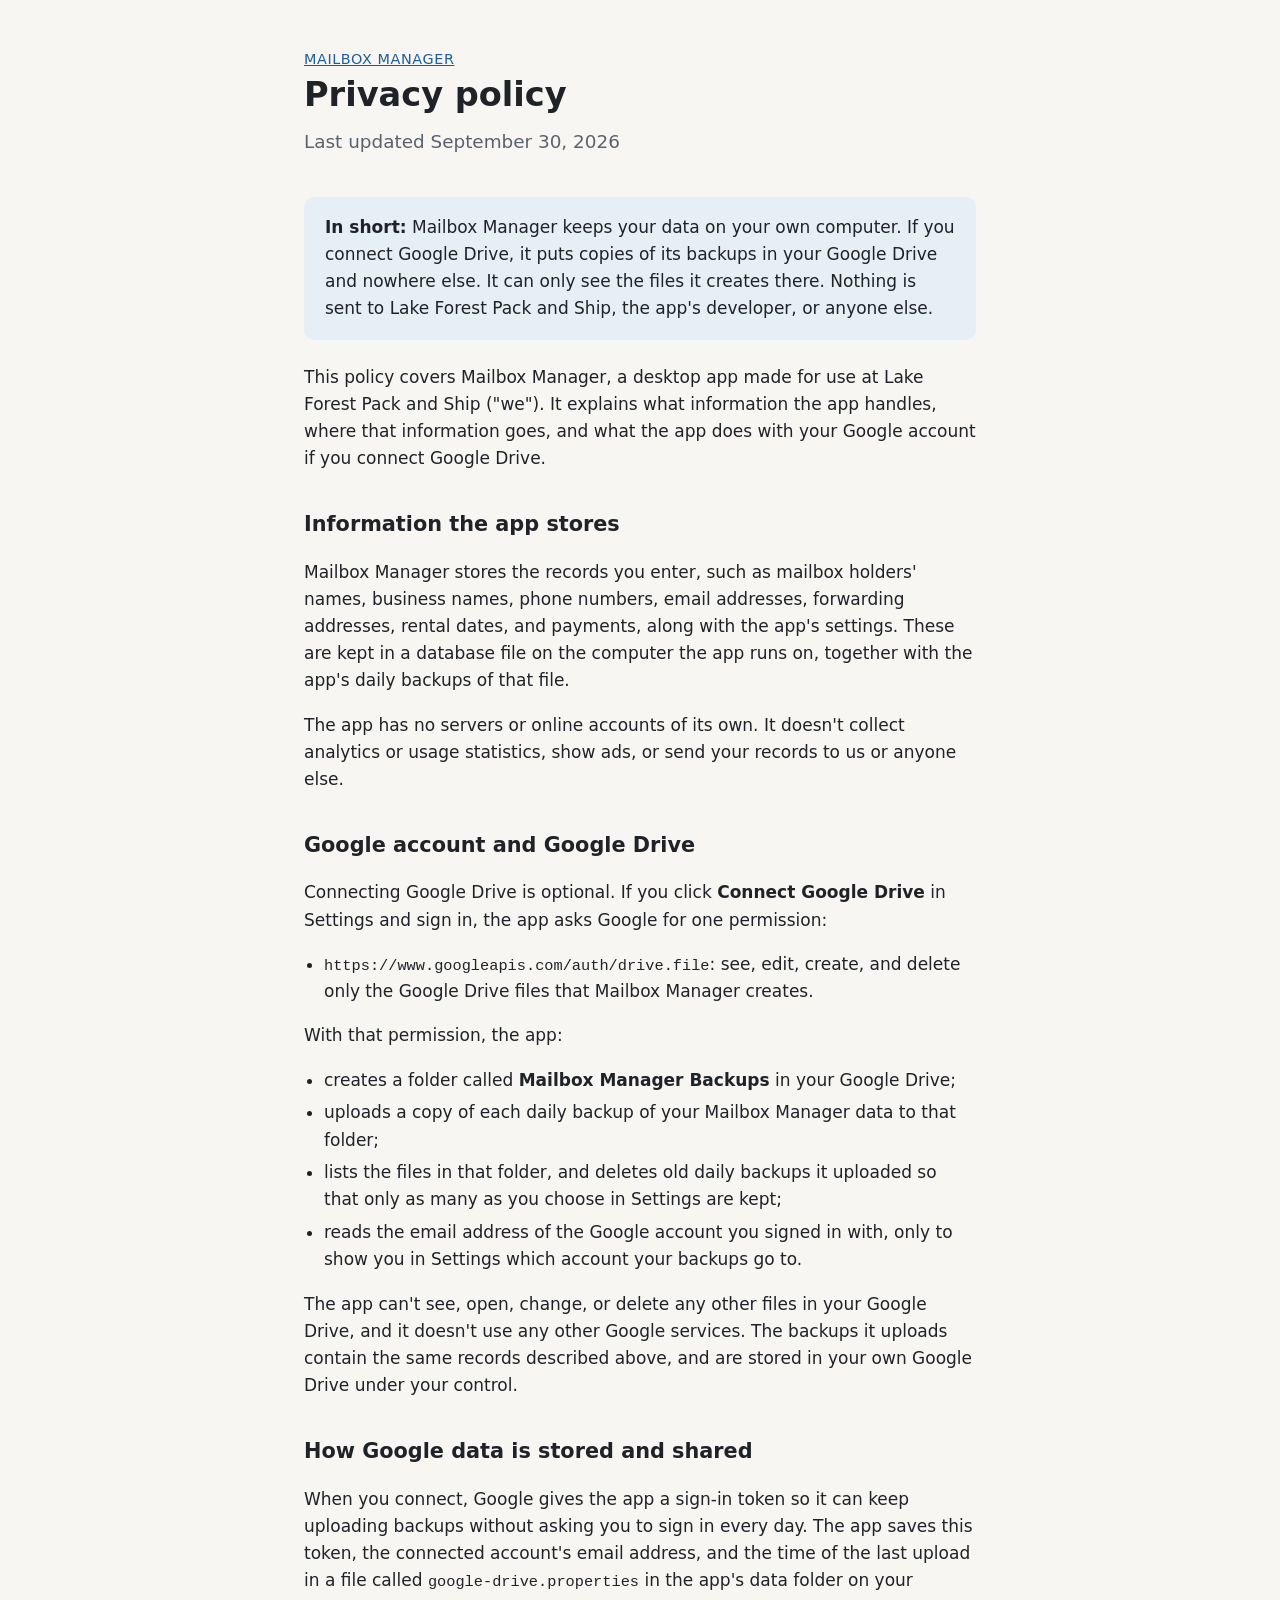
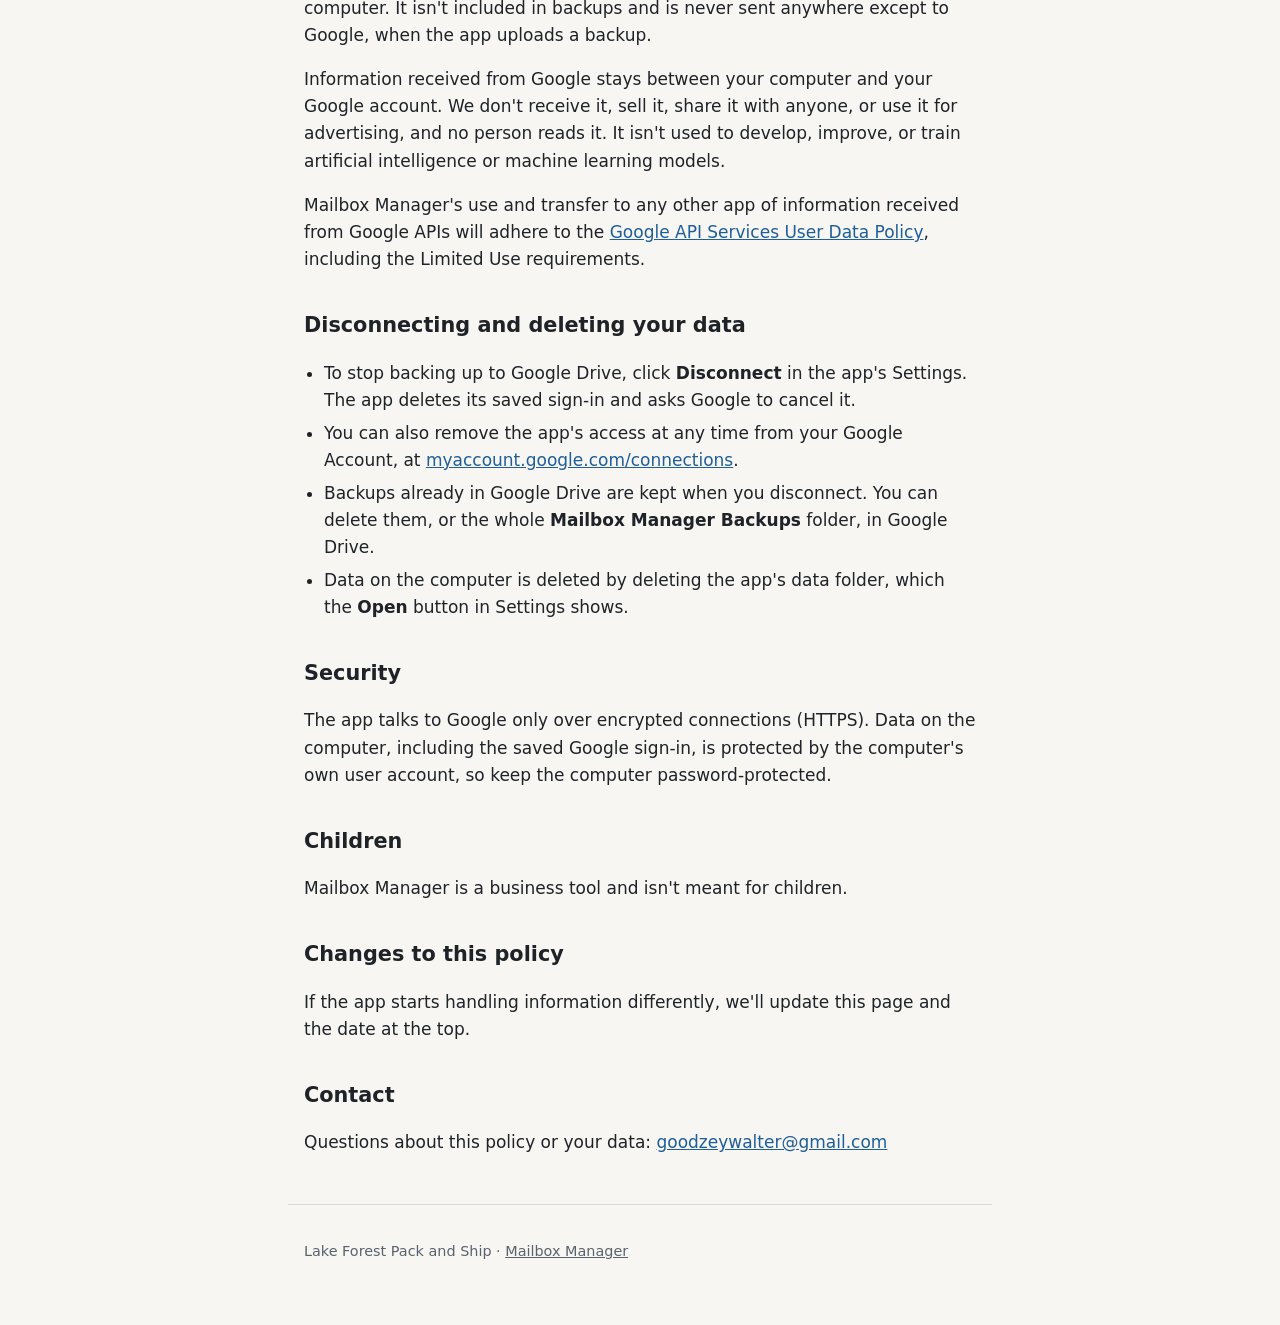
==== privacy.html @ 0256973f "Add home page and privacy policy Co-Authored-By: Claude Opus 5.5 <noreply@anthropic.com>" ====
<!doctype html>
<html lang="en">
<head>
  <meta charset="utf-8">
  <meta name="viewport" content="width=device-width, initial-scale=1">
  <title>Mailbox Manager Privacy Policy</title>
  <meta name="description" content="How Mailbox Manager handles your data and your Google account.">
  <link rel="stylesheet" href="style.css">
</head>
<body>
  <header>
    <p class="brand"><a href="./">Mailbox Manager</a></p>
    <h1>Privacy policy</h1>
    <p class="lead">Last updated September 30, 2026</p>
  </header>

  <main>
    <div class="card note">
      <p><strong>In short:</strong> Mailbox Manager keeps your data on your own computer. If you connect Google Drive, it puts copies of its backups in your Google Drive and nowhere else. It can only see the files it creates there. Nothing is sent to Lake Forest Pack and Ship, the app's developer, or anyone else.</p>
    </div>

    <p>This policy covers Mailbox Manager, a desktop app made for use at Lake Forest Pack and Ship ("we"). It explains what information the app handles, where that information goes, and what the app does with your Google account if you connect Google Drive.</p>

    <h2>Information the app stores</h2>
    <p>Mailbox Manager stores the records you enter, such as mailbox holders' names, business names, phone numbers, email addresses, forwarding addresses, rental dates, and payments, along with the app's settings. These are kept in a database file on the computer the app runs on, together with the app's daily backups of that file.</p>
    <p>The app has no servers or online accounts of its own. It doesn't collect analytics or usage statistics, show ads, or send your records to us or anyone else.</p>

    <h2>Google account and Google Drive</h2>
    <p>Connecting Google Drive is optional. If you click <strong>Connect Google Drive</strong> in Settings and sign in, the app asks Google for one permission:</p>
    <ul>
      <li><code>https://www.googleapis.com/auth/drive.file</code>: see, edit, create, and delete only the Google Drive files that Mailbox Manager creates.</li>
    </ul>
    <p>With that permission, the app:</p>
    <ul>
      <li>creates a folder called <strong>Mailbox Manager Backups</strong> in your Google Drive;</li>
      <li>uploads a copy of each daily backup of your Mailbox Manager data to that folder;</li>
      <li>lists the files in that folder, and deletes old daily backups it uploaded so that only as many as you choose in Settings are kept;</li>
      <li>reads the email address of the Google account you signed in with, only to show you in Settings which account your backups go to.</li>
    </ul>
    <p>The app can't see, open, change, or delete any other files in your Google Drive, and it doesn't use any other Google services. The backups it uploads contain the same records described above, and are stored in your own Google Drive under your control.</p>

    <h2>How Google data is stored and shared</h2>
    <p>When you connect, Google gives the app a sign-in token so it can keep uploading backups without asking you to sign in every day. The app saves this token, the connected account's email address, and the time of the last upload in a file called <code>google-drive.properties</code> in the app's data folder on your computer. It isn't included in backups and is never sent anywhere except to Google, when the app uploads a backup.</p>
    <p>Information received from Google stays between your computer and your Google account. We don't receive it, sell it, share it with anyone, or use it for advertising, and no person reads it. It isn't used to develop, improve, or train artificial intelligence or machine learning models.</p>
    <p>Mailbox Manager's use and transfer to any other app of information received from Google APIs will adhere to the <a href="https://developers.google.com/terms/api-services-user-data-policy">Google API Services User Data Policy</a>, including the Limited Use requirements.</p>

    <h2>Disconnecting and deleting your data</h2>
    <ul>
      <li>To stop backing up to Google Drive, click <strong>Disconnect</strong> in the app's Settings. The app deletes its saved sign-in and asks Google to cancel it.</li>
      <li>You can also remove the app's access at any time from your Google Account, at <a href="https://myaccount.google.com/connections">myaccount.google.com/connections</a>.</li>
      <li>Backups already in Google Drive are kept when you disconnect. You can delete them, or the whole <strong>Mailbox Manager Backups</strong> folder, in Google Drive.</li>
      <li>Data on the computer is deleted by deleting the app's data folder, which the <strong>Open</strong> button in Settings shows.</li>
    </ul>

    <h2>Security</h2>
    <p>The app talks to Google only over encrypted connections (HTTPS). Data on the computer, including the saved Google sign-in, is protected by the computer's own user account, so keep the computer password-protected.</p>

    <h2>Children</h2>
    <p>Mailbox Manager is a business tool and isn't meant for children.</p>

    <h2>Changes to this policy</h2>
    <p>If the app starts handling information differently, we'll update this page and the date at the top.</p>

    <h2>Contact</h2>
    <p>Questions about this policy or your data: <a href="mailto:goodzeywalter@gmail.com">goodzeywalter@gmail.com</a></p>
  </main>

  <footer>
    <p>Lake Forest Pack and Ship · <a href="./">Mailbox Manager</a></p>
  </footer>
</body>
</html>
---- style.css ----
:root {
  --bg: #f7f6f2;
  --surface: #ffffff;
  --text: #1f2328;
  --muted: #59636e;
  --border: #dcd9d0;
  --accent: #1f5f99;
  --accent-soft: #e6eef6;
}

@media (prefers-color-scheme: dark) {
  :root {
    --bg: #15171a;
    --surface: #1d2024;
    --text: #e6e6e3;
    --muted: #a0a6ad;
    --border: #33373d;
    --accent: #7cb3e8;
    --accent-soft: #1f2b38;
  }
}

* {
  box-sizing: border-box;
}

body {
  margin: 0;
  background: var(--bg);
  color: var(--text);
  font: 17px/1.6 system-ui, -apple-system, "Segoe UI", Roboto, sans-serif;
}

header,
main,
footer {
  max-width: 44rem;
  margin: 0 auto;
  padding: 0 16px;
}

header {
  padding-top: 3rem;
  padding-bottom: 1rem;
}

.brand {
  color: var(--muted);
  font-size: 0.9rem;
  letter-spacing: 0.04em;
  text-transform: uppercase;
  margin: 0 0 0.25rem;
}

h1 {
  font-size: 2.1rem;
  line-height: 1.2;
  margin: 0 0 0.75rem;
}

h2 {
  font-size: 1.3rem;
  margin: 2.25rem 0 0.5rem;
}

.lead {
  font-size: 1.15rem;
  color: var(--muted);
  margin: 0;
}

a {
  color: var(--accent);
}

.card {
  background: var(--surface);
  border: 1px solid var(--border);
  border-radius: 10px;
  padding: 1rem 1.25rem;
  margin: 1.5rem 0;
}

.card p:first-child {
  margin-top: 0;
}

.card p:last-child {
  margin-bottom: 0;
}

.note {
  background: var(--accent-soft);
  border-color: transparent;
}

ul {
  padding-left: 1.25rem;
}

li + li {
  margin-top: 0.35rem;
}

code {
  font-size: 0.9em;
  overflow-wrap: anywhere;
}

footer {
  margin-top: 3rem;
  padding-top: 1.25rem;
  padding-bottom: 3rem;
  border-top: 1px solid var(--border);
  color: var(--muted);
  font-size: 0.9rem;
}

footer a {
  color: inherit;
}
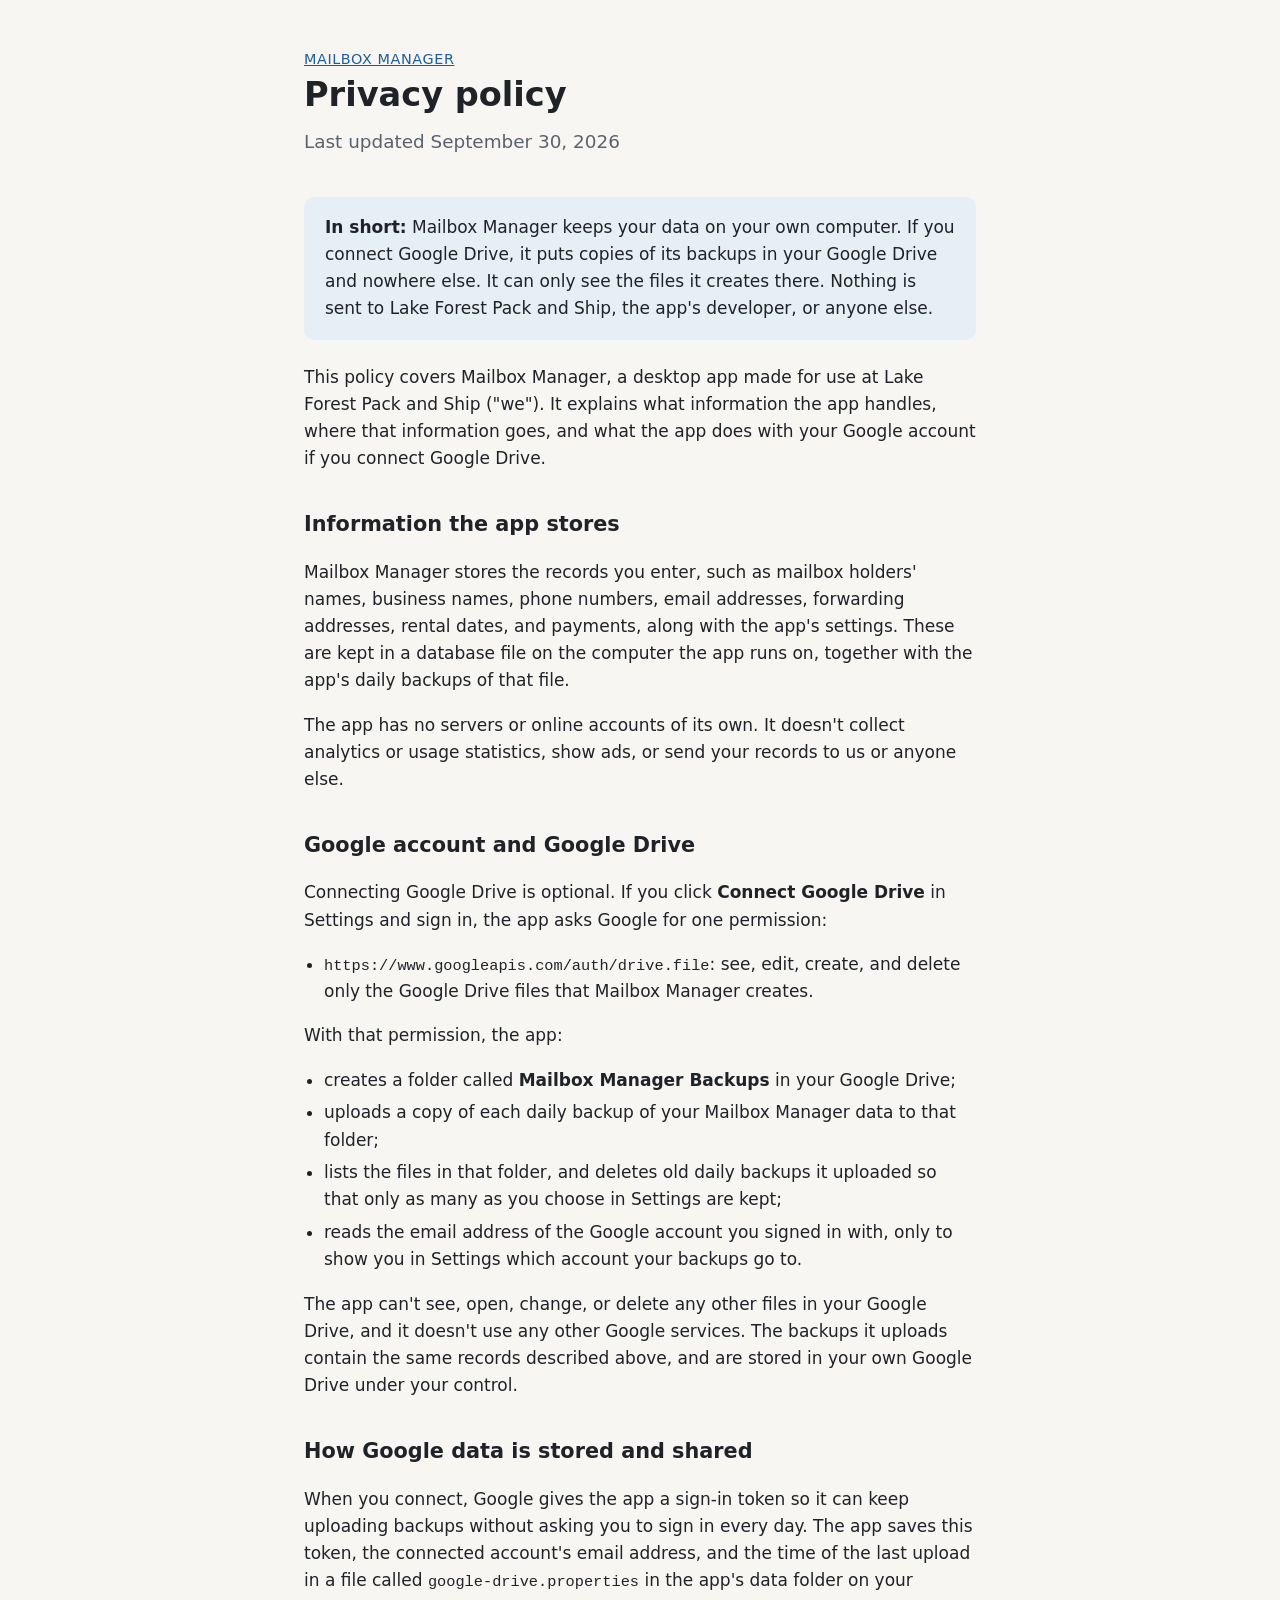
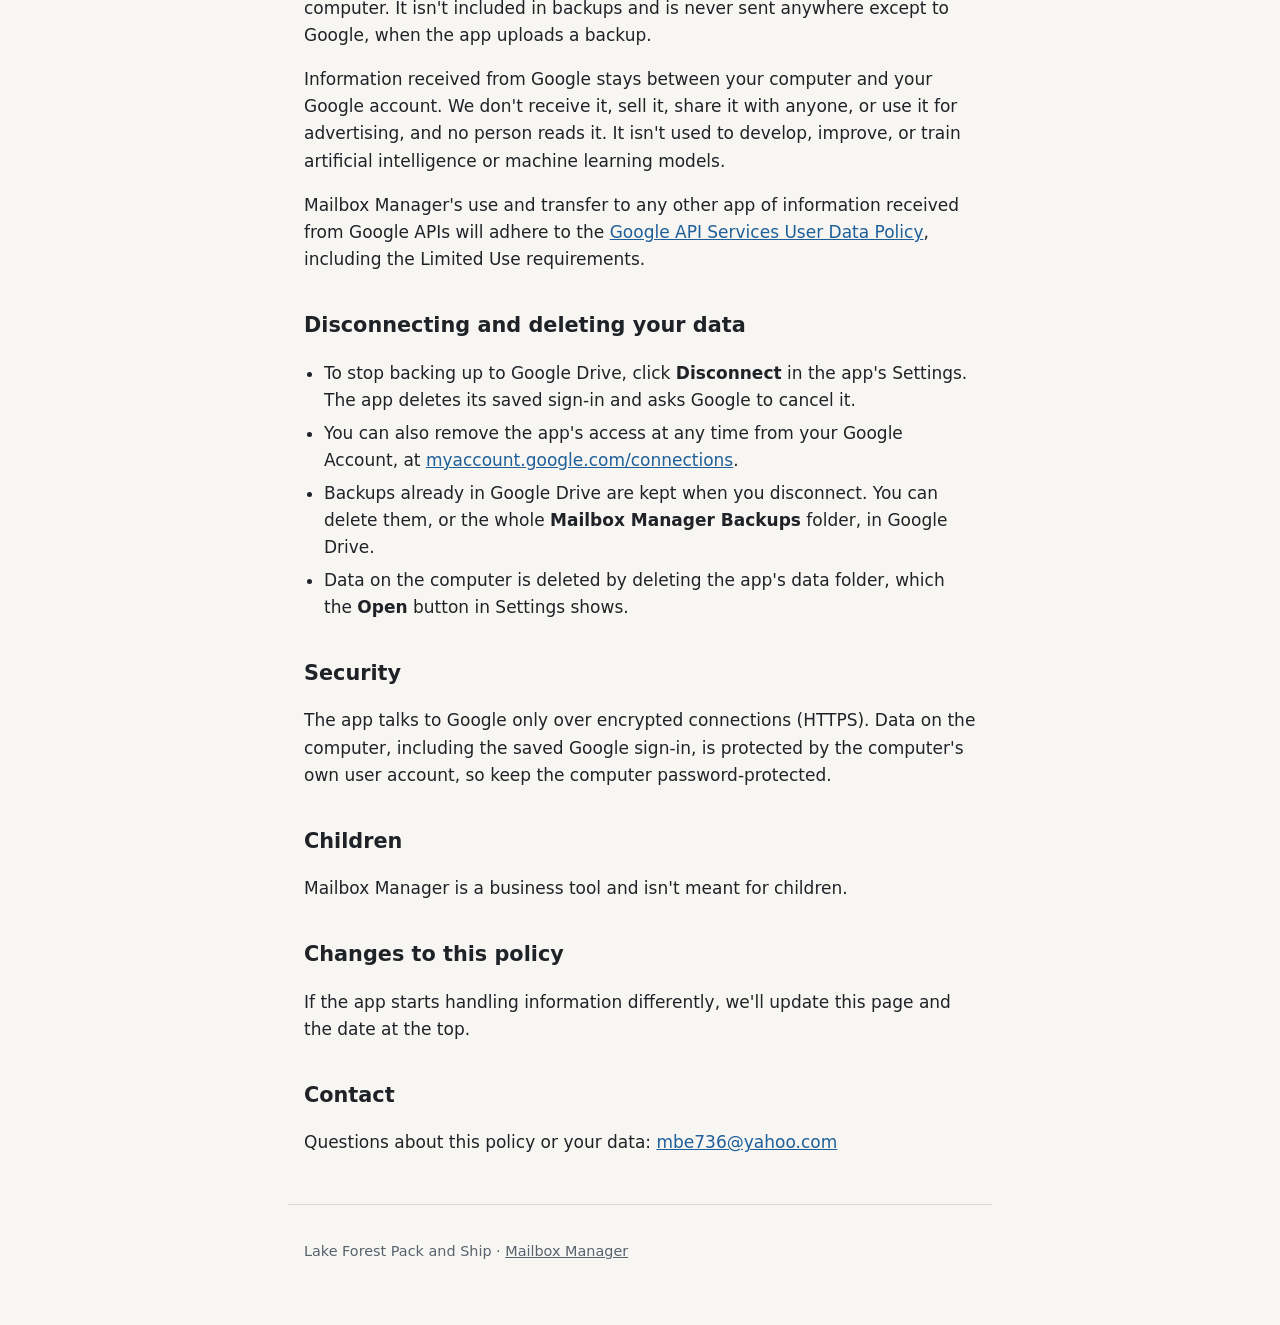
==== commit e4443673: "Use the business support email Co-Authored-By: Claude Opus 5.5 <noreply@anthropic.com>" ====
--- a/privacy.html
+++ b/privacy.html
@@ -62,7 +62,7 @@
     <p>If the app starts handling information differently, we'll update this page and the date at the top.</p>
 
     <h2>Contact</h2>
-    <p>Questions about this policy or your data: <a href="mailto:goodzeywalter@gmail.com">goodzeywalter@gmail.com</a></p>
+    <p>Questions about this policy or your data: <a href="mailto:mbe736@yahoo.com">mbe736@yahoo.com</a></p>
   </main>
 
   <footer>
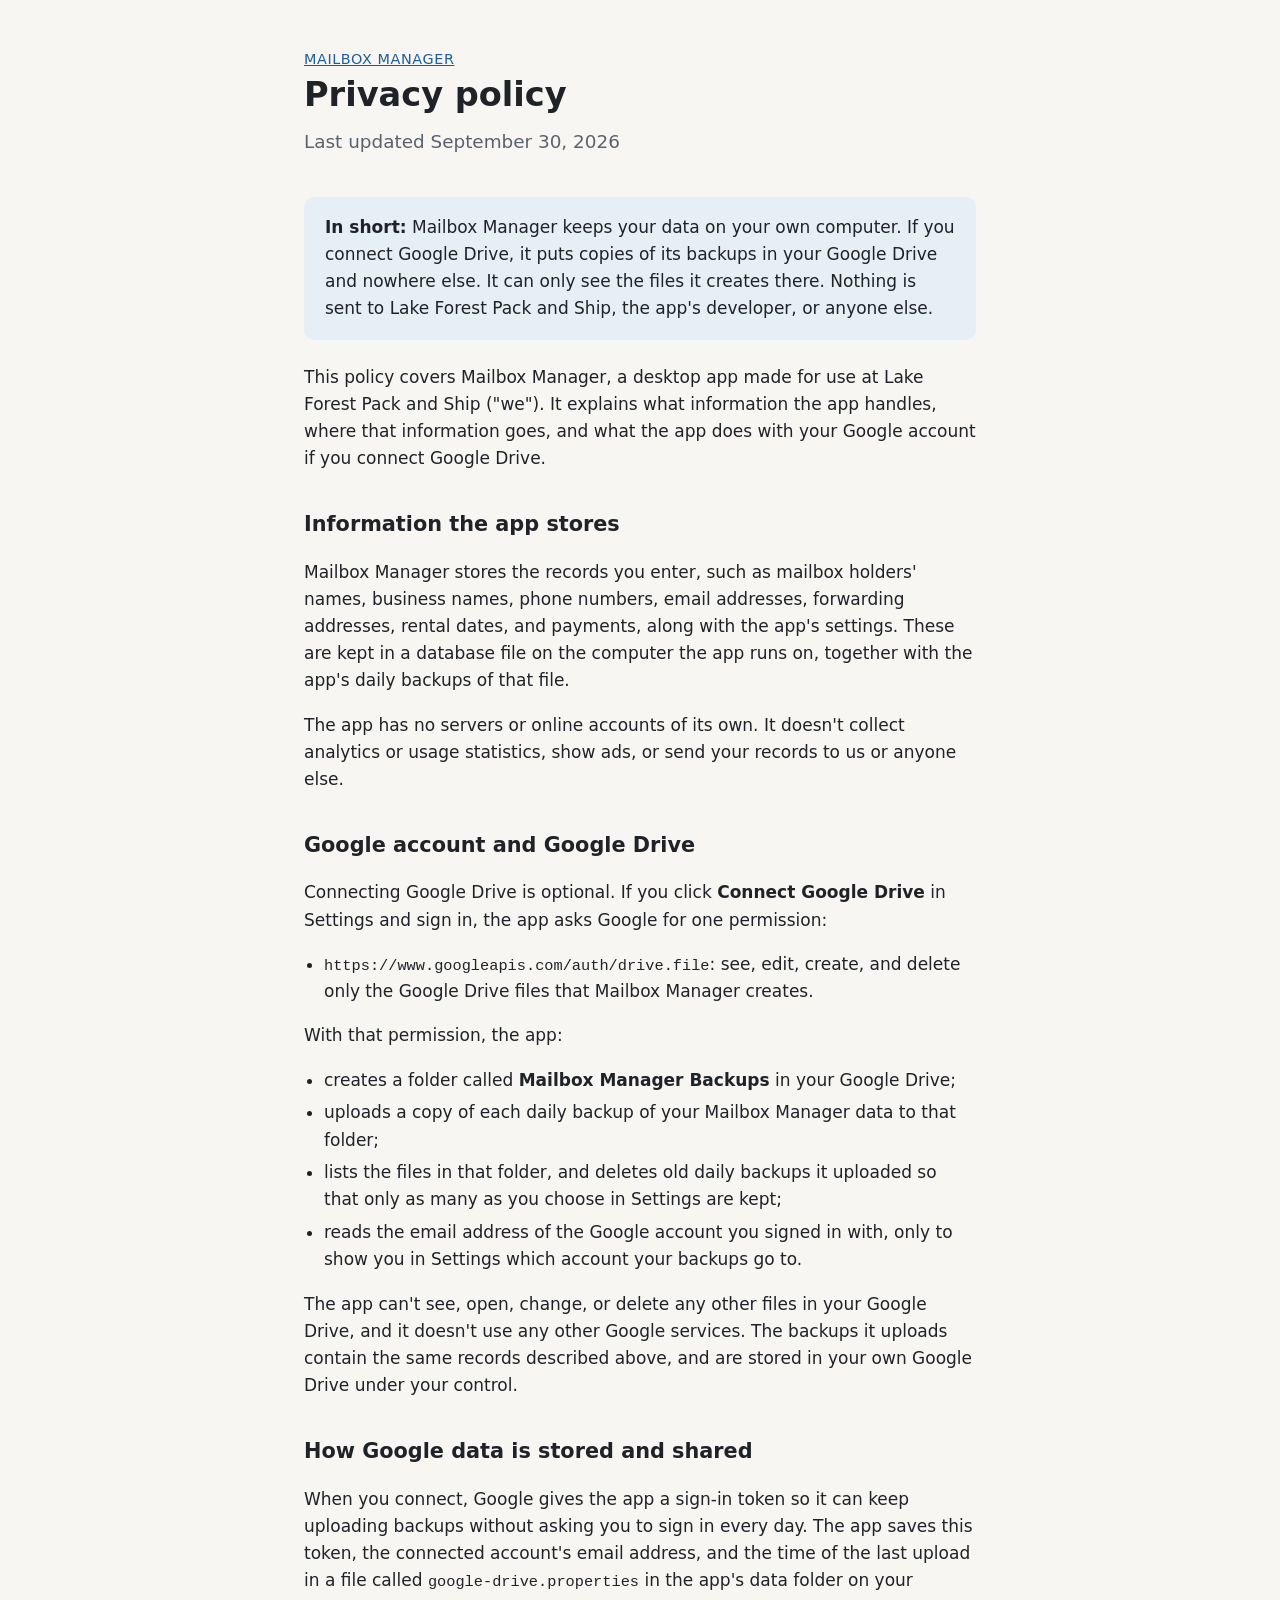
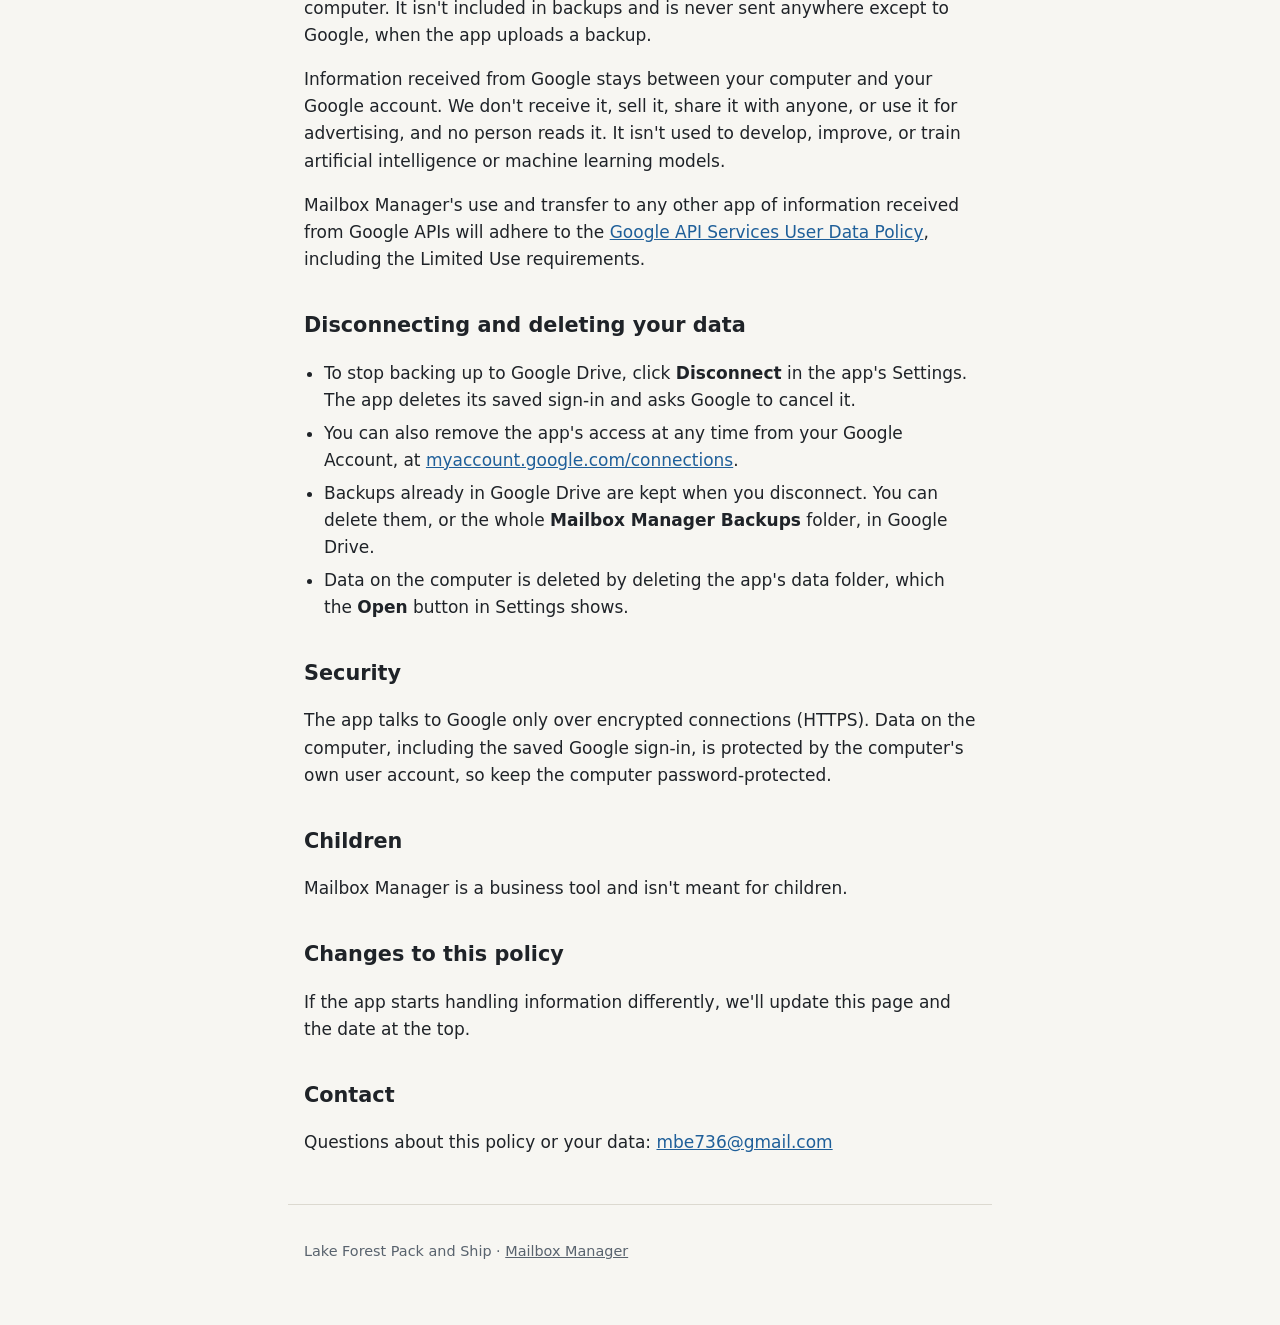
==== commit a7a2e58e: "Use the business Gmail as the support email Co-Authored-By: Claude Opus 5.5 <noreply@anthropic.com>" ====
--- a/privacy.html
+++ b/privacy.html
@@ -62,7 +62,7 @@
     <p>If the app starts handling information differently, we'll update this page and the date at the top.</p>
 
     <h2>Contact</h2>
-    <p>Questions about this policy or your data: <a href="mailto:mbe736@yahoo.com">mbe736@yahoo.com</a></p>
+    <p>Questions about this policy or your data: <a href="mailto:mbe736@gmail.com">mbe736@gmail.com</a></p>
   </main>
 
   <footer>
